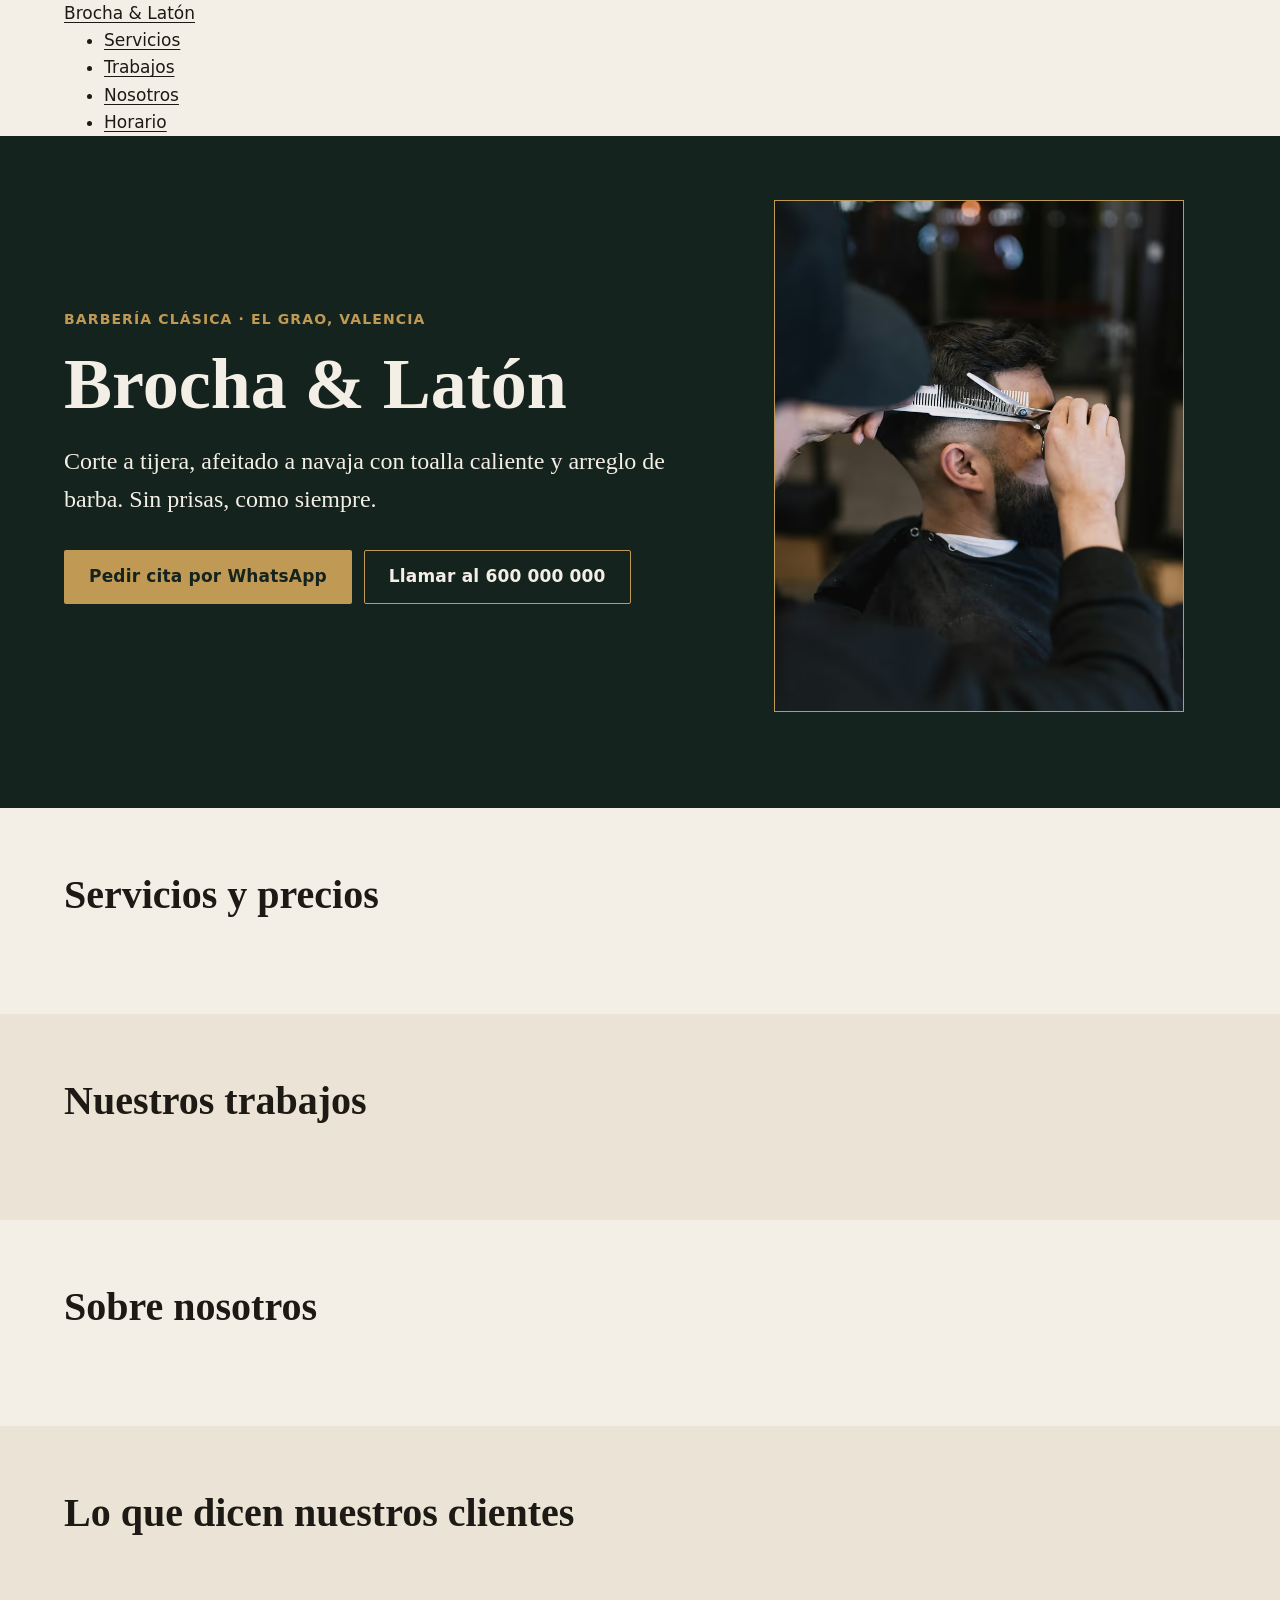
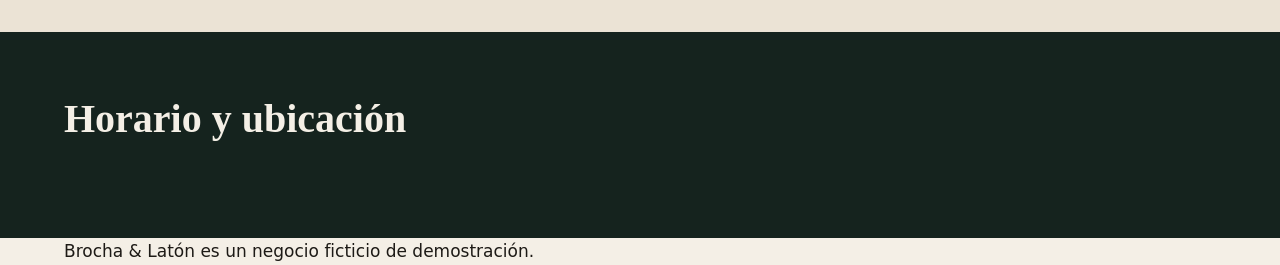
==== index.html @ e9b1acbc "feat: imágenes de Unsplash optimizadas y foto real en el hero - 8 fotos (hero, 6 de galería, local) " ====
<!DOCTYPE html>
<html lang="es">
  <head>
    <meta charset="utf-8">
    <meta name="viewport" content="width=device-width, initial-scale=1">
    <title>Brocha &amp; Latón · Barbería clásica en Valencia</title>
    <link rel="icon" href="data:,">
    <link rel="stylesheet" href="css/tokens.css">
    <link rel="stylesheet" href="css/base.css">
    <link rel="stylesheet" href="css/components.css">
  </head>
  <body>
    <a class="saltar-contenido" href="#contenido">Saltar al contenido</a>

    <header class="cabecera">
      <div class="contenedor">
        <a class="cabecera__marca" href="#inicio">Brocha &amp; Latón</a>
        <nav aria-label="Principal">
          <ul>
            <li><a href="#servicios">Servicios</a></li>
            <li><a href="#galeria">Trabajos</a></li>
            <li><a href="#nosotros">Nosotros</a></li>
            <li><a href="#horario">Horario</a></li>
          </ul>
        </nav>
      </div>
    </header>

    <main id="contenido">
      <section id="inicio" class="hero seccion--oscura" aria-labelledby="titulo-inicio">
        <div class="contenedor hero__rejilla">
          <div class="hero__texto">
            <p class="hero__antetitulo">Barbería clásica · El Grao, Valencia</p>
            <h1 id="titulo-inicio">Brocha &amp; Latón</h1>
            <p class="hero__lema">Corte a tijera, afeitado a navaja con toalla caliente y arreglo de barba. Sin prisas, como siempre.</p>
            <div class="hero__acciones">
              <a class="boton boton--principal" href="https://wa.me/34600000000?text=Hola%2C%20quiero%20pedir%20cita%20en%20Brocha%20%26%20Lat%C3%B3n.">Pedir cita por WhatsApp</a>
              <a class="boton boton--secundario" href="tel:+34600000000">Llamar&nbsp;al&nbsp;600&nbsp;000&nbsp;000</a>
            </div>
          </div>
          <picture class="hero__imagen">
            <source type="image/avif" srcset="assets/img/hero-480.avif 480w, assets/img/hero-800.avif 800w, assets/img/hero-1200.avif 1200w" sizes="(min-width: 48rem) 40vw, 100vw">
            <source type="image/webp" srcset="assets/img/hero-480.webp 480w, assets/img/hero-800.webp 800w, assets/img/hero-1200.webp 1200w" sizes="(min-width: 48rem) 40vw, 100vw">
            <img src="assets/img/hero-800.jpg" srcset="assets/img/hero-480.jpg 480w, assets/img/hero-800.jpg 800w, assets/img/hero-1200.jpg 1200w" sizes="(min-width: 48rem) 40vw, 100vw" width="800" height="1000" alt="Barbero recortando el pelo de un cliente con peine y tijera" fetchpriority="high" decoding="async">
          </picture>
        </div>
      </section>

      <section id="servicios" class="seccion" aria-labelledby="titulo-servicios">
        <div class="contenedor">
          <h2 id="titulo-servicios" class="seccion__titulo">Servicios y precios</h2>
        </div>
      </section>

      <section id="galeria" class="seccion seccion--alterna" aria-labelledby="titulo-galeria">
        <div class="contenedor">
          <h2 id="titulo-galeria" class="seccion__titulo">Nuestros trabajos</h2>
        </div>
      </section>

      <section id="nosotros" class="seccion" aria-labelledby="titulo-nosotros">
        <div class="contenedor">
          <h2 id="titulo-nosotros" class="seccion__titulo">Sobre nosotros</h2>
        </div>
      </section>

      <section id="resenas" class="seccion seccion--alterna" aria-labelledby="titulo-resenas">
        <div class="contenedor">
          <h2 id="titulo-resenas" class="seccion__titulo">Lo que dicen nuestros clientes</h2>
        </div>
      </section>

      <section id="horario" class="seccion seccion--oscura" aria-labelledby="titulo-horario">
        <div class="contenedor">
          <h2 id="titulo-horario" class="seccion__titulo">Horario y ubicación</h2>
        </div>
      </section>
    </main>

    <footer class="pie">
      <div class="contenedor">
        <p>Brocha &amp; Latón es un negocio ficticio de demostración.</p>
      </div>
    </footer>
  </body>
</html>
---- css/tokens.css ----
/*
 * Marca del cliente. Para adaptar la plantilla a otro negocio,
 * se cambia este archivo y nada más en los estilos.
 * Contrastes comprobados (WCAG AA) en los comentarios de cada par.
 */
:root {
  /* Color: superficies */
  --color-fondo: #f4efe6;          /* papel crema */
  --color-fondo-alterno: #ebe3d5;  /* crema más oscuro para alternar secciones */
  --color-oscuro: #15231e;         /* verde botella */
  --color-oscuro-alto: #1e3029;    /* verde botella elevado */

  /* Color: texto */
  --color-texto: #1d1a16;          /* sobre --color-fondo: 15,1:1 */
  --color-texto-suave: #4a443b;    /* sobre --color-fondo: 8,4:1 · sobre --color-fondo-alterno: 7,6:1 */
  --color-texto-claro: #f4efe6;    /* sobre --color-oscuro: 14,2:1 */

  /* Color: acento latón */
  --color-acento: #c09a55;         /* sobre --color-oscuro: 6,2:1 (texto, bordes y foco en zonas oscuras) */
  --color-acento-oscuro: #7a5a22;  /* sobre --color-fondo: 5,5:1 · sobre --color-fondo-alterno: 5,0:1 */
  --color-borde: #cfc3ae;

  /* Foco: ≥ 3:1 sobre su fondo (WCAG 1.4.11). En zonas oscuras se cambia a --color-acento */
  --color-foco: var(--color-acento-oscuro);

  /* Tipografía (fuentes del sistema: 0 descargas) */
  --fuente-titulos: "Iowan Old Style", "Palatino Linotype", Palatino, "Book Antiqua", Georgia, serif;
  --fuente-texto: system-ui, -apple-system, "Segoe UI", Roboto, "Helvetica Neue", Arial, sans-serif;
  --texto-base: 1.0625rem;
  --texto-pequeno: 0.875rem;
  --texto-h3: clamp(1.25rem, 1.1rem + 0.6vw, 1.5rem);
  --texto-h2: clamp(1.75rem, 1.4rem + 1.6vw, 2.5rem);
  --texto-h1: clamp(2.5rem, 1.8rem + 3.5vw, 4.5rem);
  --interlineado: 1.6;
  --interlineado-titulos: 1.15;

  /* Espaciado (escala de 0,25 rem) */
  --espacio-1: 0.25rem;
  --espacio-2: 0.5rem;
  --espacio-3: 0.75rem;
  --espacio-4: 1rem;
  --espacio-6: 1.5rem;
  --espacio-8: 2rem;
  --espacio-12: 3rem;
  --espacio-16: 4rem;
  --espacio-24: 6rem;

  /* Forma */
  --radio: 2px;
  --borde-fino: 1px;
  --ancho-max: 72rem;
  --ancho-texto: 38rem;
}
---- css/base.css ----
/* Reset mínimo */
*,
*::before,
*::after {
  box-sizing: border-box;
}

* {
  margin: 0;
}

html {
  scroll-behavior: smooth;
  -webkit-text-size-adjust: 100%;
}

@media (prefers-reduced-motion: reduce) {
  html {
    scroll-behavior: auto;
  }
}

body {
  min-height: 100vh;
  background: var(--color-fondo);
  color: var(--color-texto);
  font-family: var(--fuente-texto);
  font-size: var(--texto-base);
  line-height: var(--interlineado);
}

img,
picture,
svg {
  display: block;
  max-width: 100%;
  height: auto;
}

/* Tipografía */
h1,
h2,
h3 {
  font-family: var(--fuente-titulos);
  font-weight: 600;
  line-height: var(--interlineado-titulos);
  text-wrap: balance;
}

h1 {
  font-size: var(--texto-h1);
}

h2 {
  font-size: var(--texto-h2);
}

h3 {
  font-size: var(--texto-h3);
}

p {
  max-width: var(--ancho-texto);
  text-wrap: pretty;
}

a {
  color: inherit;
  text-underline-offset: 0.2em;
}

/* Foco visible y consistente */
:focus-visible {
  outline: 3px solid var(--color-foco);
  outline-offset: 3px;
}

/* Utilidades */
.contenedor {
  width: min(100% - 2 * var(--espacio-4), var(--ancho-max));
  margin-inline: auto;
}

.seccion {
  padding-block: var(--espacio-16);
}

.seccion--alterna {
  background: var(--color-fondo-alterno);
}

.seccion--oscura {
  --color-foco: var(--color-acento);
  background: var(--color-oscuro);
  color: var(--color-texto-claro);
}

.seccion__titulo {
  margin-bottom: var(--espacio-8);
}

.saltar-contenido {
  position: absolute;
  top: var(--espacio-2);
  left: var(--espacio-2);
  z-index: 10;
  padding: var(--espacio-2) var(--espacio-4);
  background: var(--color-oscuro);
  color: var(--color-texto-claro);
  transform: translateY(-200%);
}

.saltar-contenido:focus {
  transform: none;
}

.solo-lectores {
  position: absolute;
  width: 1px;
  height: 1px;
  overflow: hidden;
  clip-path: inset(50%);
  white-space: nowrap;
}
---- css/components.css ----
/* Botones */
.boton {
  display: inline-flex;
  align-items: center;
  justify-content: center;
  min-height: 2.75rem; /* área táctil ≥ 44 px */
  padding: var(--espacio-3) var(--espacio-6);
  border: var(--borde-fino) solid transparent;
  border-radius: var(--radio);
  font-weight: 600;
  text-decoration: none;
  letter-spacing: 0.01em;
}

.boton--principal {
  background: var(--color-acento);
  color: var(--color-oscuro);
}

.boton--principal:hover {
  background: var(--color-texto-claro);
}

.boton--secundario {
  border-color: var(--color-acento);
  color: var(--color-texto-claro);
}

.boton--secundario:hover {
  background: var(--color-oscuro-alto);
}

/* Hero */
.hero {
  padding-block: var(--espacio-12) var(--espacio-16);
}

.hero__rejilla {
  display: grid;
  gap: var(--espacio-8);
  align-items: center;
}

.hero__antetitulo {
  margin-bottom: var(--espacio-3);
  color: var(--color-acento);
  font-size: var(--texto-pequeno);
  font-weight: 600;
  letter-spacing: 0.08em;
  text-transform: uppercase;
}

.hero__lema {
  margin-top: var(--espacio-4);
  font-size: var(--texto-h3);
  font-family: var(--fuente-titulos);
}

.hero__acciones {
  display: flex;
  flex-wrap: wrap;
  gap: var(--espacio-3);
  margin-top: var(--espacio-8);
}

.hero__imagen {
  aspect-ratio: 4 / 5;
  max-height: 32rem;
  overflow: hidden;
  background: var(--color-oscuro-alto); /* se ve mientras carga la imagen */
  border: var(--borde-fino) solid var(--color-acento);
}

.hero__imagen img {
  width: 100%;
  height: 100%;
  object-fit: cover;
}

@media (min-width: 48rem) {
  .hero {
    padding-block: var(--espacio-16) var(--espacio-24);
  }

  .hero__rejilla {
    grid-template-columns: 3fr 2fr;
    gap: var(--espacio-12);
  }
}

@media (max-width: 47.99rem) {
  /* En móvil, los botones primero: la imagen va debajo y más baja */
  .hero__imagen {
    aspect-ratio: 16 / 9;
  }
}
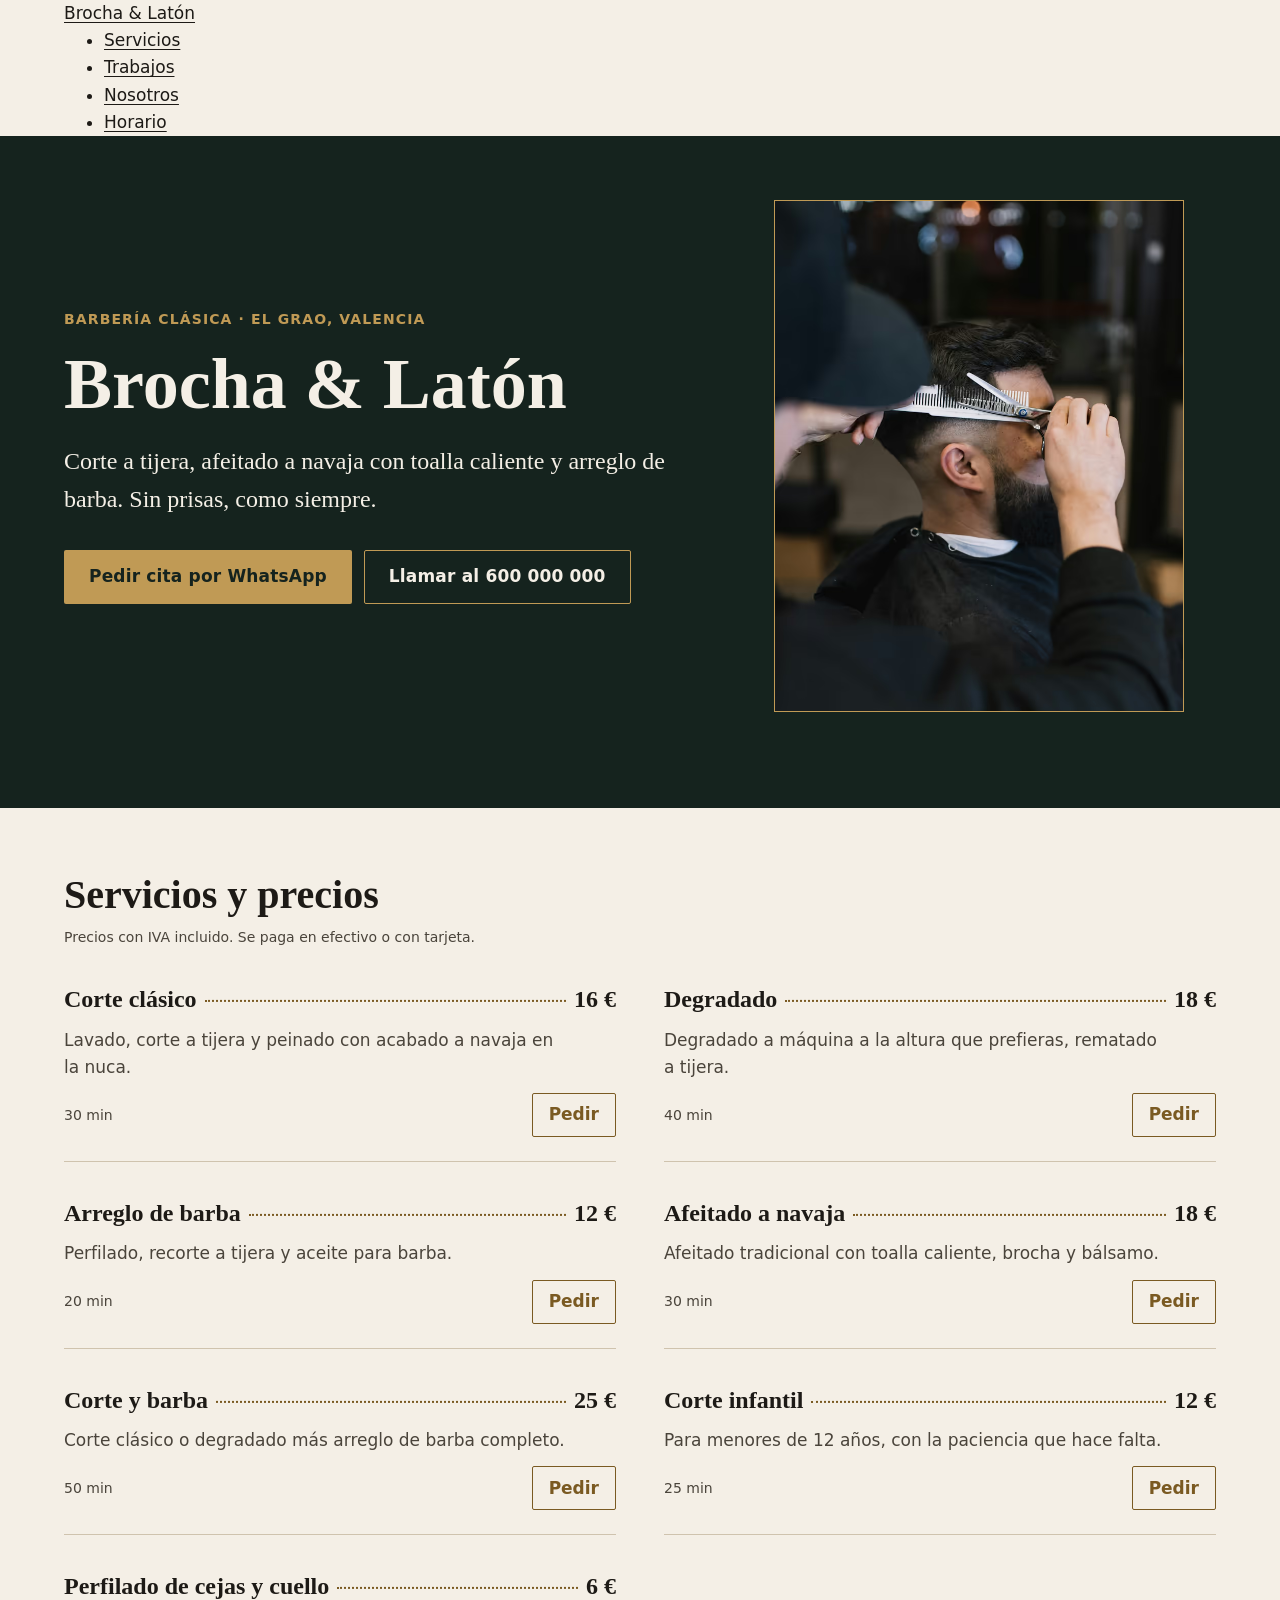
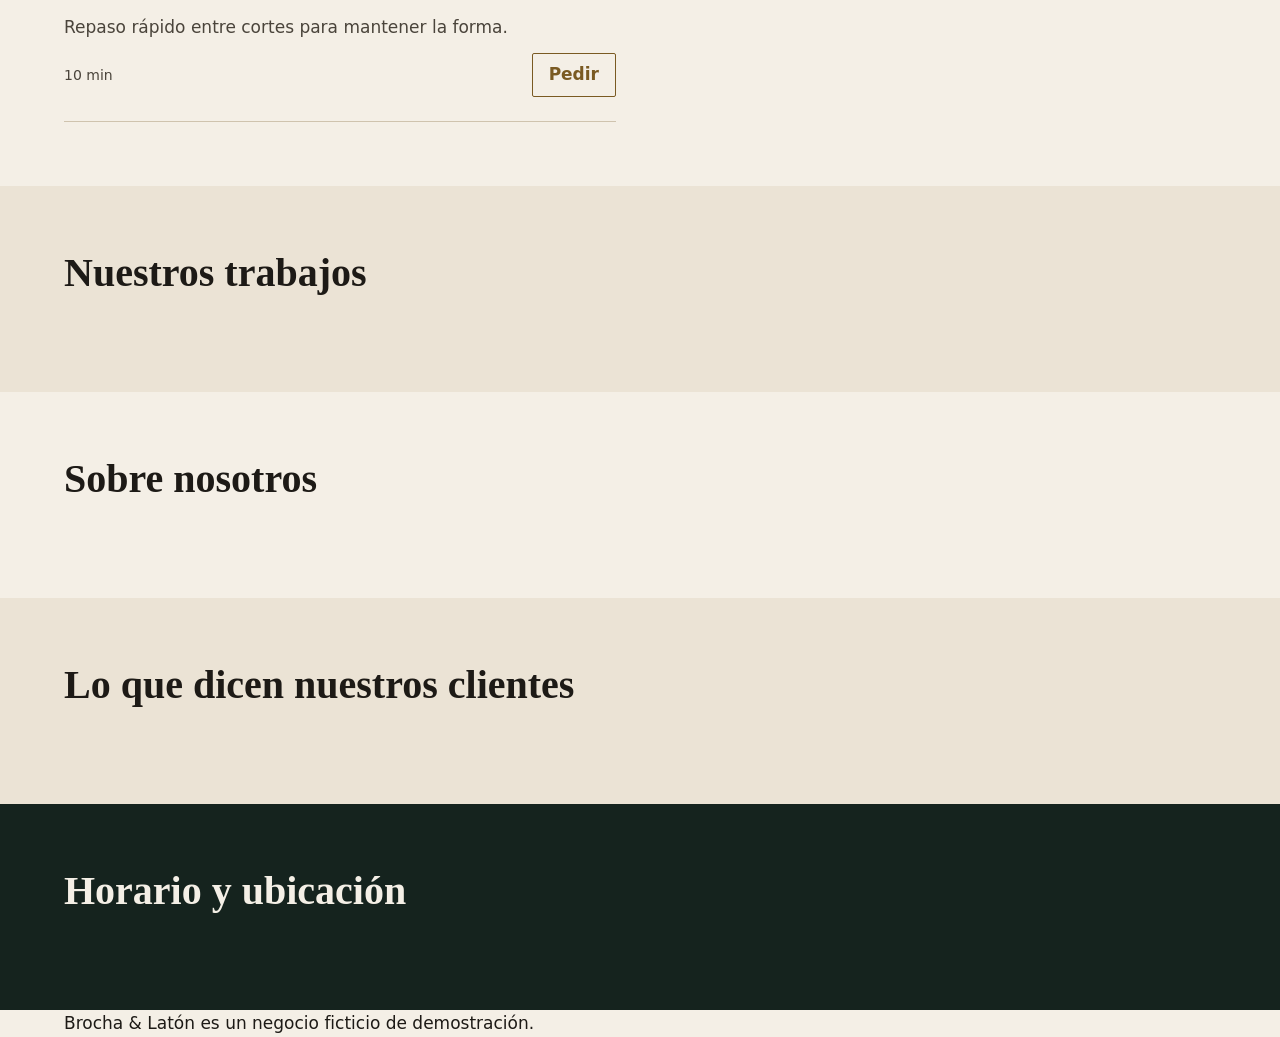
==== commit b28c7b03: "feat: carta de servicios con precios, duración y botón de pedir cita - 7 servicios como lista semánt" ====
--- a/index.html
+++ b/index.html
@@ -49,6 +49,93 @@
       <section id="servicios" class="seccion" aria-labelledby="titulo-servicios">
         <div class="contenedor">
           <h2 id="titulo-servicios" class="seccion__titulo">Servicios y precios</h2>
+          <p class="carta__nota">Precios con IVA incluido. Se paga en efectivo o con tarjeta.</p>
+          <ul class="carta">
+            <li class="carta__item">
+              <div class="carta__linea">
+                <h3 class="carta__nombre">Corte clásico</h3>
+                <span class="carta__puntos" aria-hidden="true"></span>
+                <data class="carta__precio" value="16">16&nbsp;€</data>
+              </div>
+              <p class="carta__descripcion">Lavado, corte a tijera y peinado con acabado a navaja en la nuca.</p>
+              <div class="carta__pie">
+                <span class="carta__duracion">30&nbsp;min</span>
+                <a class="carta__pedir" href="https://wa.me/34600000000?text=Hola%2C%20quiero%20pedir%20cita%20en%20Brocha%20%26%20Lat%C3%B3n." data-servicio="Corte clásico">Pedir<span class="solo-lectores"> cita para Corte clásico</span></a>
+              </div>
+            </li>
+            <li class="carta__item">
+              <div class="carta__linea">
+                <h3 class="carta__nombre">Degradado</h3>
+                <span class="carta__puntos" aria-hidden="true"></span>
+                <data class="carta__precio" value="18">18&nbsp;€</data>
+              </div>
+              <p class="carta__descripcion">Degradado a máquina a la altura que prefieras, rematado a tijera.</p>
+              <div class="carta__pie">
+                <span class="carta__duracion">40&nbsp;min</span>
+                <a class="carta__pedir" href="https://wa.me/34600000000?text=Hola%2C%20quiero%20pedir%20cita%20en%20Brocha%20%26%20Lat%C3%B3n." data-servicio="Degradado">Pedir<span class="solo-lectores"> cita para Degradado</span></a>
+              </div>
+            </li>
+            <li class="carta__item">
+              <div class="carta__linea">
+                <h3 class="carta__nombre">Arreglo de barba</h3>
+                <span class="carta__puntos" aria-hidden="true"></span>
+                <data class="carta__precio" value="12">12&nbsp;€</data>
+              </div>
+              <p class="carta__descripcion">Perfilado, recorte a tijera y aceite para barba.</p>
+              <div class="carta__pie">
+                <span class="carta__duracion">20&nbsp;min</span>
+                <a class="carta__pedir" href="https://wa.me/34600000000?text=Hola%2C%20quiero%20pedir%20cita%20en%20Brocha%20%26%20Lat%C3%B3n." data-servicio="Arreglo de barba">Pedir<span class="solo-lectores"> cita para Arreglo de barba</span></a>
+              </div>
+            </li>
+            <li class="carta__item">
+              <div class="carta__linea">
+                <h3 class="carta__nombre">Afeitado a navaja</h3>
+                <span class="carta__puntos" aria-hidden="true"></span>
+                <data class="carta__precio" value="18">18&nbsp;€</data>
+              </div>
+              <p class="carta__descripcion">Afeitado tradicional con toalla caliente, brocha y bálsamo.</p>
+              <div class="carta__pie">
+                <span class="carta__duracion">30&nbsp;min</span>
+                <a class="carta__pedir" href="https://wa.me/34600000000?text=Hola%2C%20quiero%20pedir%20cita%20en%20Brocha%20%26%20Lat%C3%B3n." data-servicio="Afeitado a navaja">Pedir<span class="solo-lectores"> cita para Afeitado a navaja</span></a>
+              </div>
+            </li>
+            <li class="carta__item">
+              <div class="carta__linea">
+                <h3 class="carta__nombre">Corte y barba</h3>
+                <span class="carta__puntos" aria-hidden="true"></span>
+                <data class="carta__precio" value="25">25&nbsp;€</data>
+              </div>
+              <p class="carta__descripcion">Corte clásico o degradado más arreglo de barba completo.</p>
+              <div class="carta__pie">
+                <span class="carta__duracion">50&nbsp;min</span>
+                <a class="carta__pedir" href="https://wa.me/34600000000?text=Hola%2C%20quiero%20pedir%20cita%20en%20Brocha%20%26%20Lat%C3%B3n." data-servicio="Corte y barba">Pedir<span class="solo-lectores"> cita para Corte y barba</span></a>
+              </div>
+            </li>
+            <li class="carta__item">
+              <div class="carta__linea">
+                <h3 class="carta__nombre">Corte infantil</h3>
+                <span class="carta__puntos" aria-hidden="true"></span>
+                <data class="carta__precio" value="12">12&nbsp;€</data>
+              </div>
+              <p class="carta__descripcion">Para menores de 12 años, con la paciencia que hace falta.</p>
+              <div class="carta__pie">
+                <span class="carta__duracion">25&nbsp;min</span>
+                <a class="carta__pedir" href="https://wa.me/34600000000?text=Hola%2C%20quiero%20pedir%20cita%20en%20Brocha%20%26%20Lat%C3%B3n." data-servicio="Corte infantil">Pedir<span class="solo-lectores"> cita para Corte infantil</span></a>
+              </div>
+            </li>
+            <li class="carta__item">
+              <div class="carta__linea">
+                <h3 class="carta__nombre">Perfilado de cejas y cuello</h3>
+                <span class="carta__puntos" aria-hidden="true"></span>
+                <data class="carta__precio" value="6">6&nbsp;€</data>
+              </div>
+              <p class="carta__descripcion">Repaso rápido entre cortes para mantener la forma.</p>
+              <div class="carta__pie">
+                <span class="carta__duracion">10&nbsp;min</span>
+                <a class="carta__pedir" href="https://wa.me/34600000000?text=Hola%2C%20quiero%20pedir%20cita%20en%20Brocha%20%26%20Lat%C3%B3n." data-servicio="Perfilado de cejas y cuello">Pedir<span class="solo-lectores"> cita para Perfilado de cejas y cuello</span></a>
+              </div>
+            </li>
+          </ul>
         </div>
       </section>
 
--- a/css/components.css
+++ b/css/components.css
@@ -94,3 +94,90 @@
     aspect-ratio: 16 / 9;
   }
 }
+
+/* Carta de servicios: lista con puntos guía hasta el precio, como una carta de barbería */
+.carta__nota {
+  margin-top: calc(-1 * var(--espacio-6));
+  margin-bottom: var(--espacio-8);
+  color: var(--color-texto-suave);
+  font-size: var(--texto-pequeno);
+}
+
+.carta {
+  display: grid;
+  gap: var(--espacio-8) var(--espacio-12);
+  padding: 0;
+  list-style: none;
+}
+
+.carta__item {
+  padding-bottom: var(--espacio-6);
+  border-bottom: var(--borde-fino) solid var(--color-borde);
+}
+
+.carta__linea {
+  display: flex;
+  align-items: baseline; /* respaldo para navegadores sin "last baseline" */
+  align-items: last baseline; /* nombres en 2 líneas: puntos y precio en la última */
+  gap: var(--espacio-2);
+}
+
+.carta__nombre {
+  font-size: var(--texto-h3);
+  text-wrap: pretty; /* "balance" deja huecos que cortan los puntos guía */
+}
+
+.carta__puntos {
+  flex: 1;
+  min-width: var(--espacio-4);
+  border-bottom: 2px dotted var(--color-acento-oscuro);
+  transform: translateY(-0.3em);
+}
+
+.carta__precio {
+  font-family: var(--fuente-titulos);
+  font-size: var(--texto-h3);
+  font-weight: 600;
+  white-space: nowrap;
+}
+
+.carta__descripcion {
+  margin-top: var(--espacio-2);
+  color: var(--color-texto-suave);
+}
+
+.carta__pie {
+  display: flex;
+  align-items: center;
+  justify-content: space-between;
+  gap: var(--espacio-4);
+  margin-top: var(--espacio-3);
+}
+
+.carta__duracion {
+  color: var(--color-texto-suave);
+  font-size: var(--texto-pequeno);
+}
+
+.carta__pedir {
+  display: inline-flex;
+  align-items: center;
+  min-height: 2.75rem;
+  padding-inline: var(--espacio-4);
+  border: var(--borde-fino) solid var(--color-acento-oscuro);
+  border-radius: var(--radio);
+  color: var(--color-acento-oscuro);
+  font-weight: 600;
+  text-decoration: none;
+}
+
+.carta__pedir:hover {
+  background: var(--color-acento-oscuro);
+  color: var(--color-fondo);
+}
+
+@media (min-width: 48rem) {
+  .carta {
+    grid-template-columns: repeat(2, 1fr);
+  }
+}
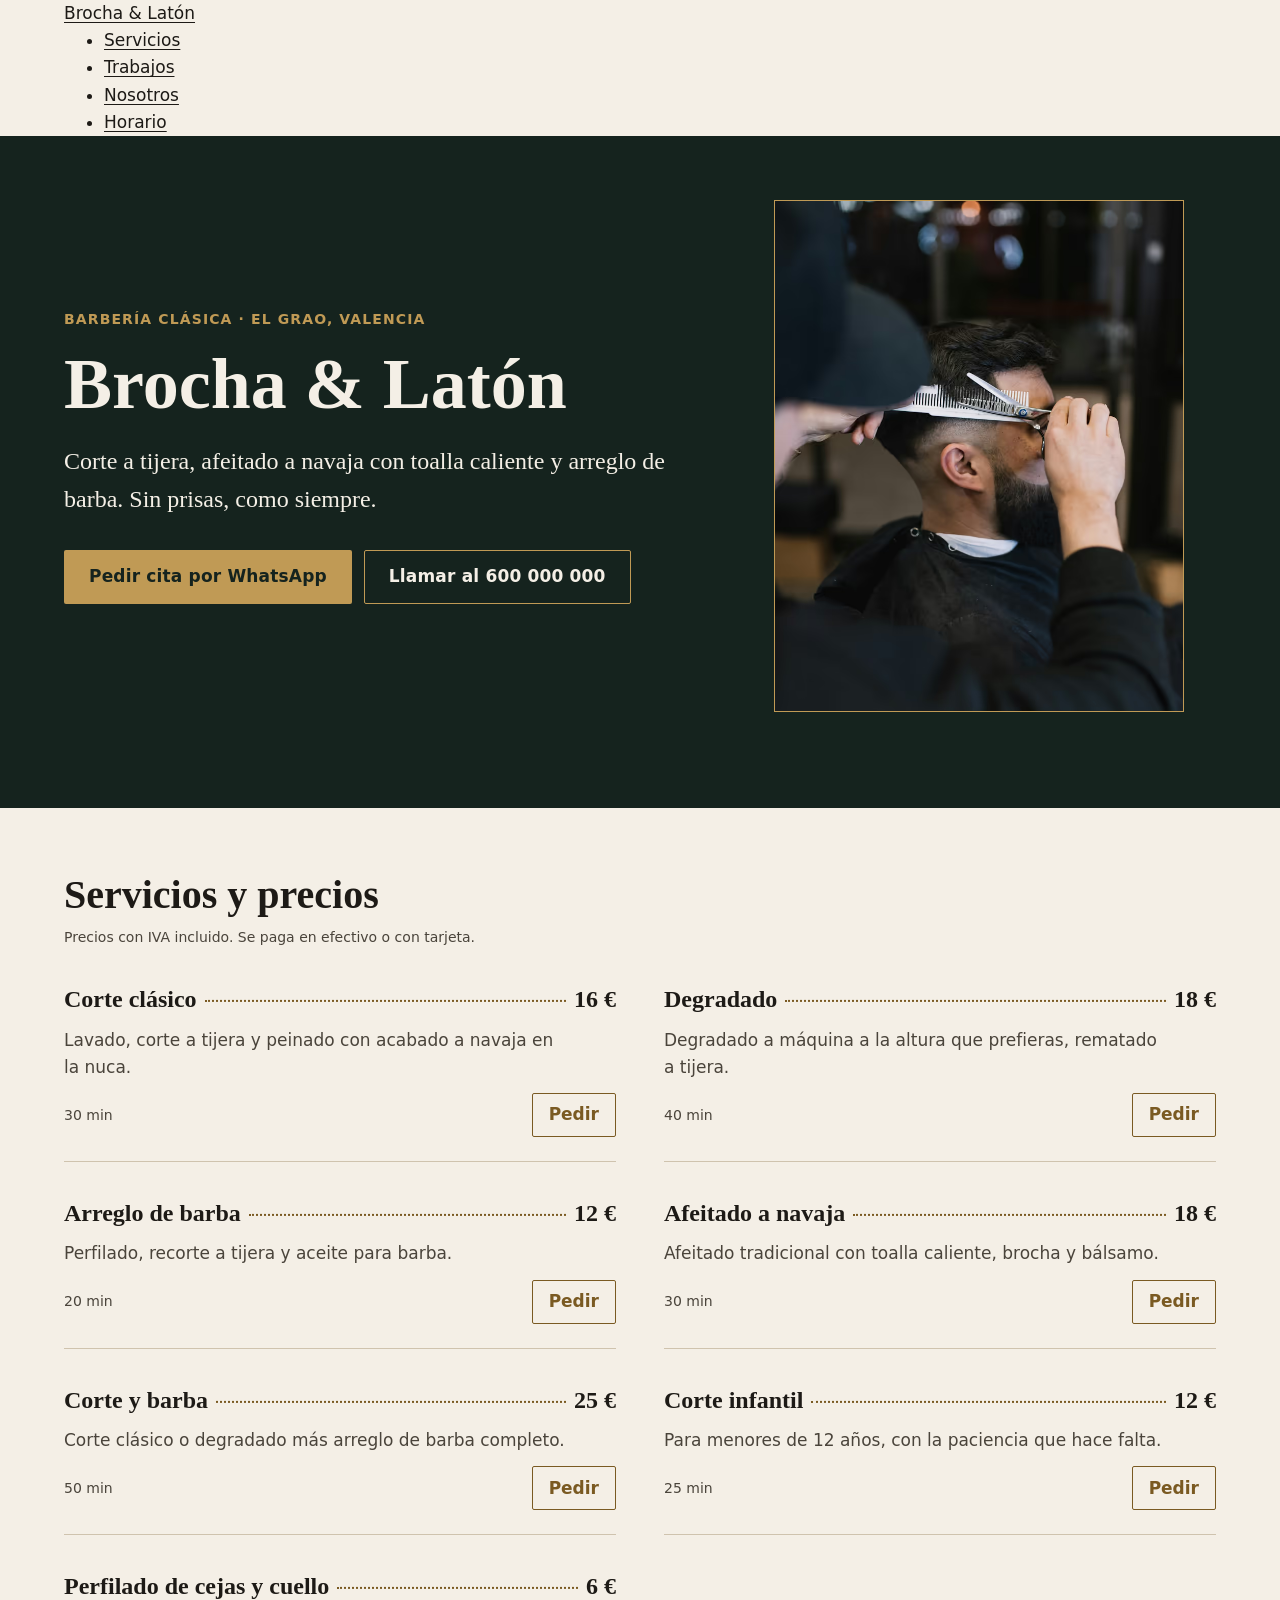
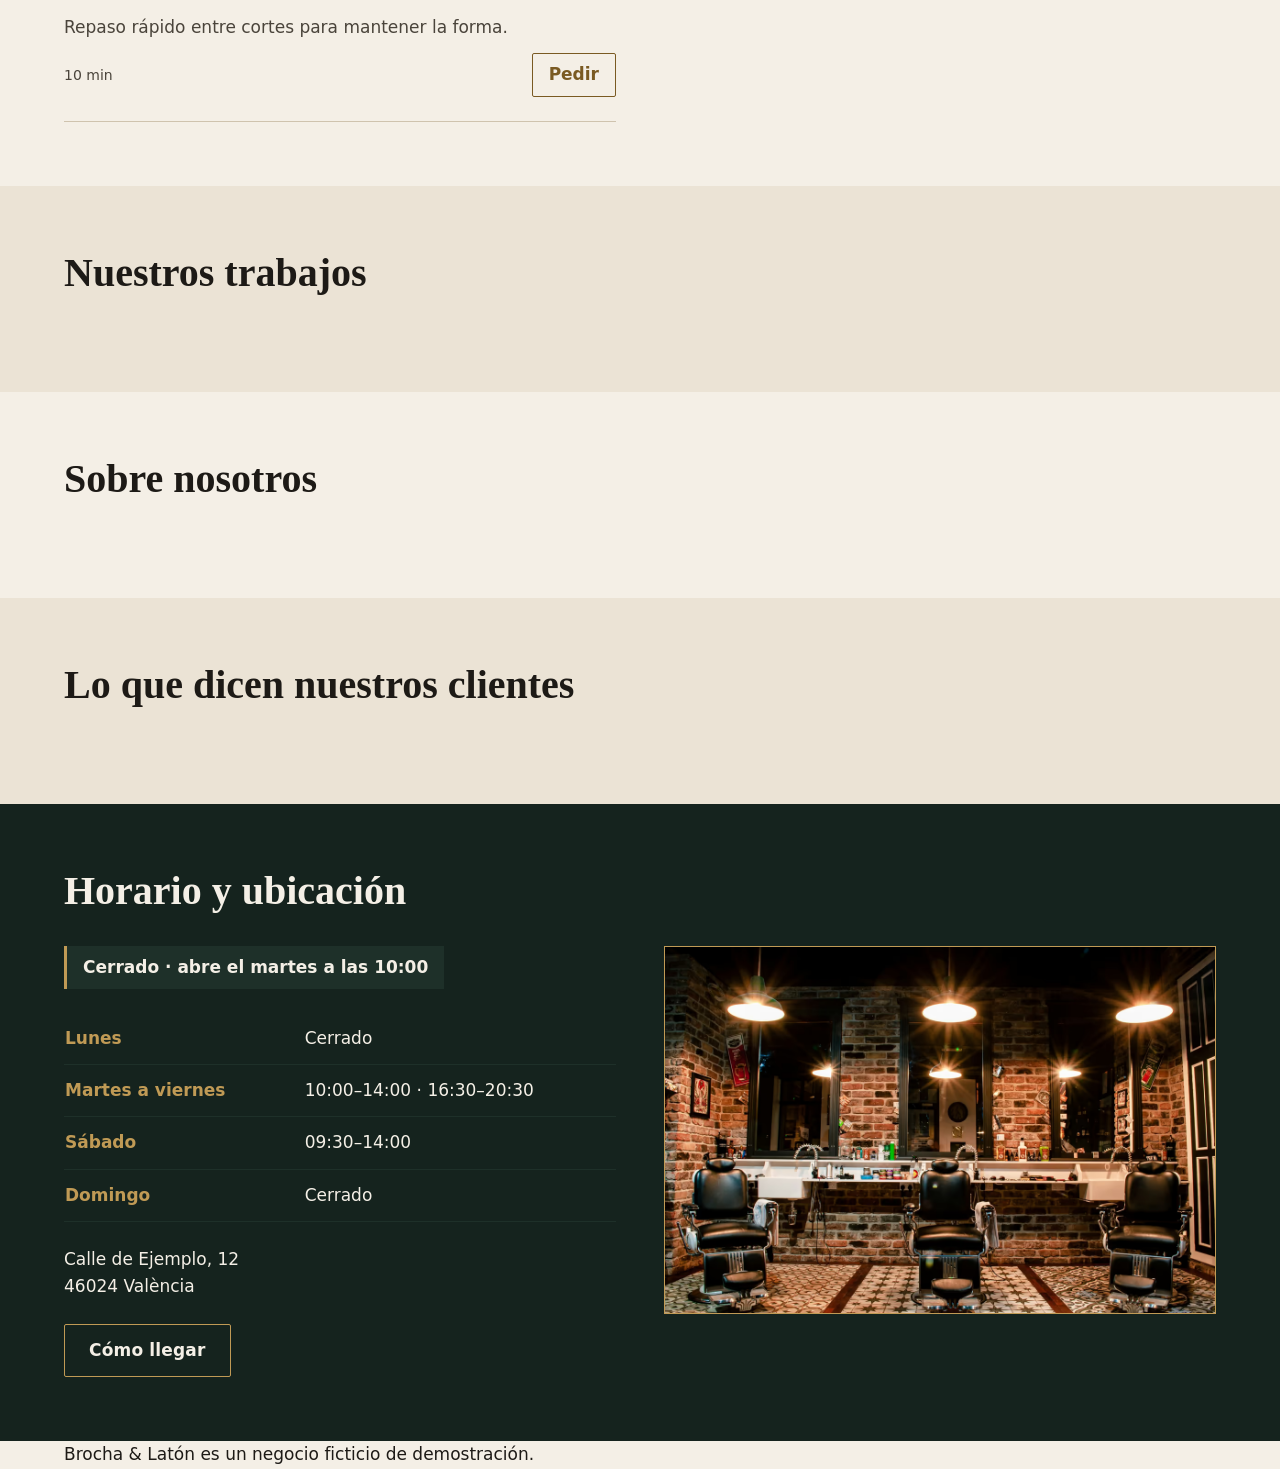
==== commit d1e1c16c: "feat: horario y ubicación con indicador "abierto ahora" - estadoHorario() y textoEstado() en js/lib/" ====
--- a/index.html
+++ b/index.html
@@ -8,6 +8,7 @@
     <link rel="stylesheet" href="css/tokens.css">
     <link rel="stylesheet" href="css/base.css">
     <link rel="stylesheet" href="css/components.css">
+    <script type="module" src="js/main.js"></script>
   </head>
   <body>
     <a class="saltar-contenido" href="#contenido">Saltar al contenido</a>
@@ -160,6 +161,30 @@
       <section id="horario" class="seccion seccion--oscura" aria-labelledby="titulo-horario">
         <div class="contenedor">
           <h2 id="titulo-horario" class="seccion__titulo">Horario y ubicación</h2>
+          <div class="ubicacion">
+            <div class="ubicacion__datos">
+              <p class="ubicacion__estado" data-estado-horario role="status" hidden></p>
+              <table class="horario">
+                <caption class="solo-lectores">Horario de apertura</caption>
+                <tbody>
+                  <tr><th scope="row">Lunes</th><td>Cerrado</td></tr>
+                  <tr><th scope="row">Martes a viernes</th><td>10:00–14:00 · 16:30–20:30</td></tr>
+                  <tr><th scope="row">Sábado</th><td>09:30–14:00</td></tr>
+                  <tr><th scope="row">Domingo</th><td>Cerrado</td></tr>
+                </tbody>
+              </table>
+              <address class="ubicacion__direccion">
+                Calle de Ejemplo, 12<br>
+                46024 València
+              </address>
+              <a class="boton boton--secundario" href="https://www.google.com/maps/search/?api=1&amp;query=Calle%20de%20Ejemplo%2012%2C%2046024%20Val%C3%A8ncia">Cómo llegar</a>
+            </div>
+            <picture class="ubicacion__imagen">
+              <source type="image/avif" srcset="assets/img/local-600.avif 600w, assets/img/local-1200.avif 1200w" sizes="(min-width: 48rem) 50vw, 100vw">
+              <source type="image/webp" srcset="assets/img/local-600.webp 600w, assets/img/local-1200.webp 1200w" sizes="(min-width: 48rem) 50vw, 100vw">
+              <img src="assets/img/local-600.jpg" srcset="assets/img/local-600.jpg 600w, assets/img/local-1200.jpg 1200w" sizes="(min-width: 48rem) 50vw, 100vw" width="600" height="400" alt="Interior de la barbería: sillón de barbero clásico frente a una pared de ladrillo visto" loading="lazy" decoding="async">
+            </picture>
+          </div>
         </div>
       </section>
     </main>
--- a/css/components.css
+++ b/css/components.css
@@ -181,3 +181,65 @@
     grid-template-columns: repeat(2, 1fr);
   }
 }
+
+/* Horario y ubicación */
+.ubicacion {
+  display: grid;
+  gap: var(--espacio-8);
+  align-items: start;
+}
+
+.ubicacion__datos {
+  display: grid;
+  gap: var(--espacio-6);
+  justify-items: start;
+}
+
+.ubicacion__estado {
+  padding: var(--espacio-2) var(--espacio-4);
+  border-left: 3px solid var(--color-acento);
+  background: var(--color-oscuro-alto);
+  font-weight: 600;
+}
+
+.horario {
+  width: 100%;
+  border-collapse: collapse;
+}
+
+.horario th,
+.horario td {
+  padding-block: var(--espacio-3);
+  border-bottom: var(--borde-fino) solid var(--color-oscuro-alto);
+  text-align: left;
+  vertical-align: top;
+}
+
+.horario th {
+  padding-right: var(--espacio-4);
+  color: var(--color-acento);
+  font-weight: 600;
+}
+
+.ubicacion__direccion {
+  font-style: normal;
+}
+
+.ubicacion__imagen {
+  aspect-ratio: 3 / 2;
+  overflow: hidden;
+  border: var(--borde-fino) solid var(--color-acento);
+}
+
+.ubicacion__imagen img {
+  width: 100%;
+  height: 100%;
+  object-fit: cover;
+}
+
+@media (min-width: 48rem) {
+  .ubicacion {
+    grid-template-columns: 1fr 1fr;
+    gap: var(--espacio-12);
+  }
+}
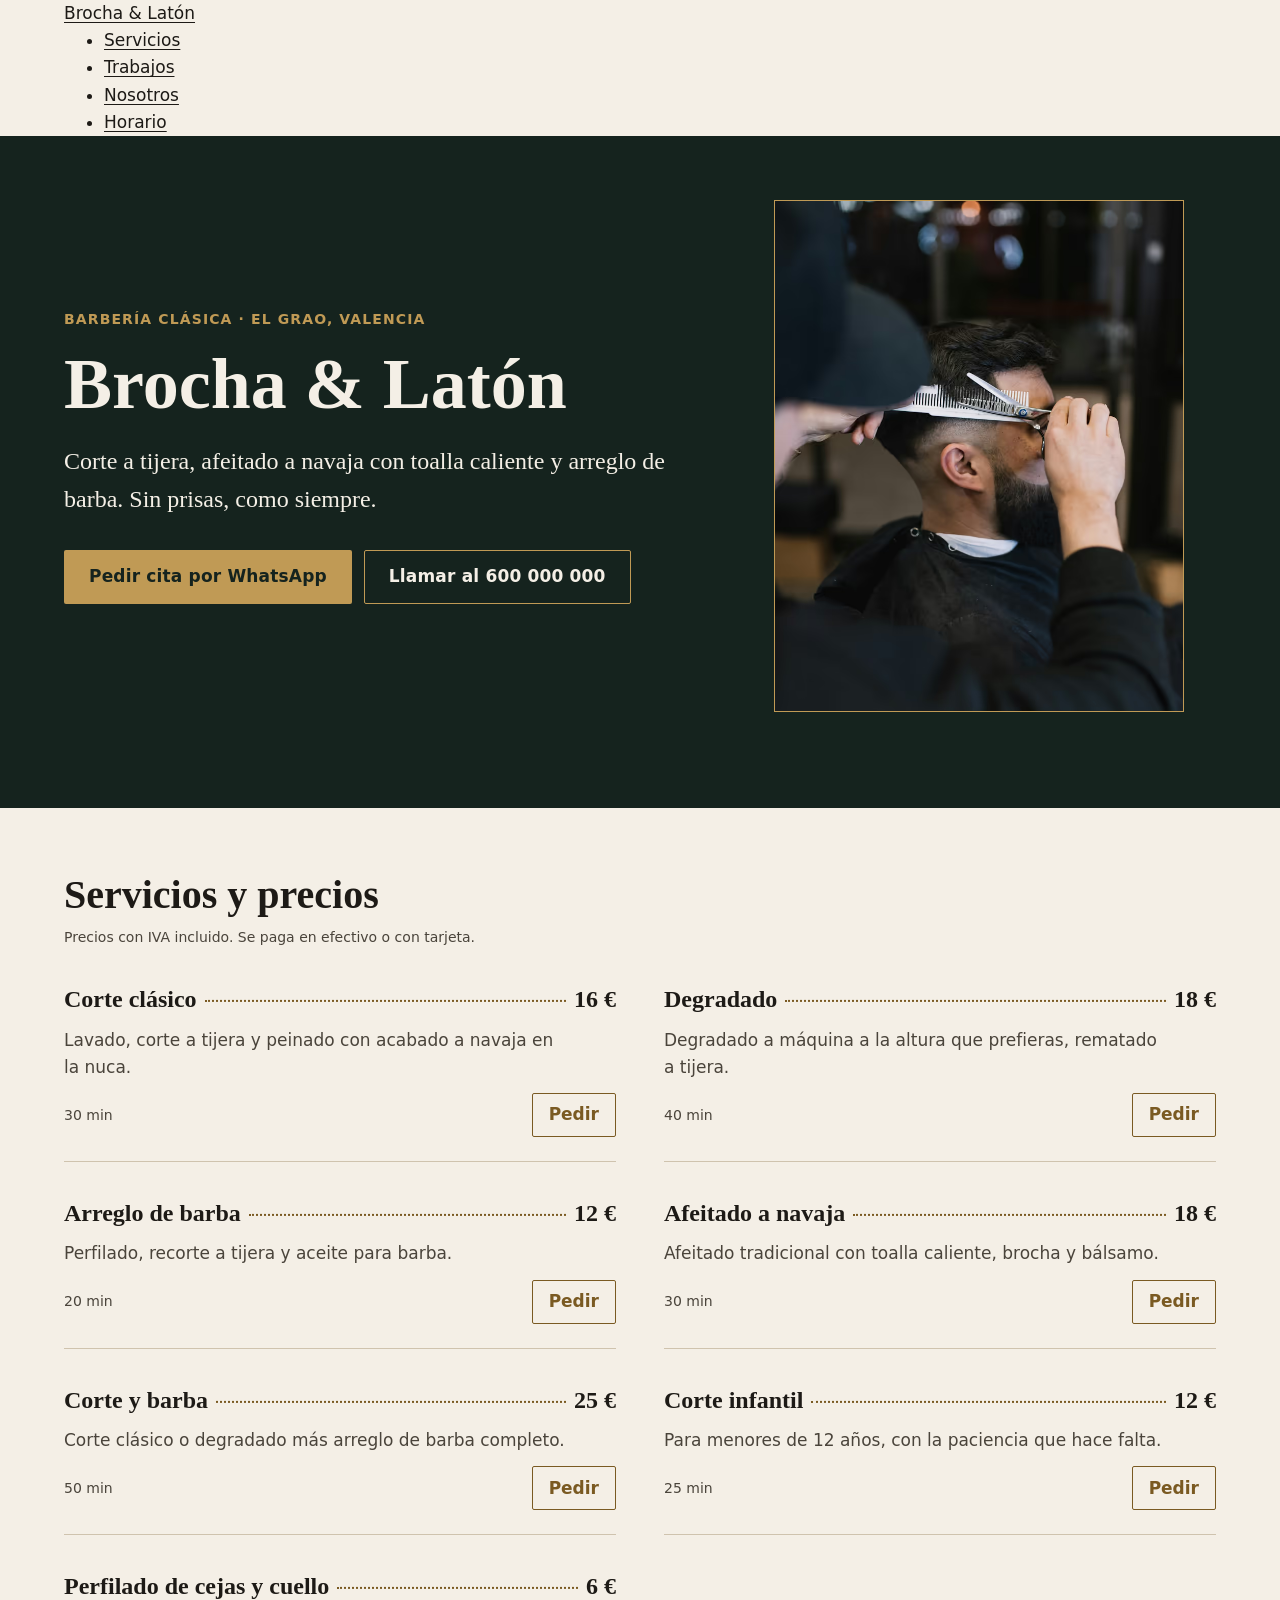
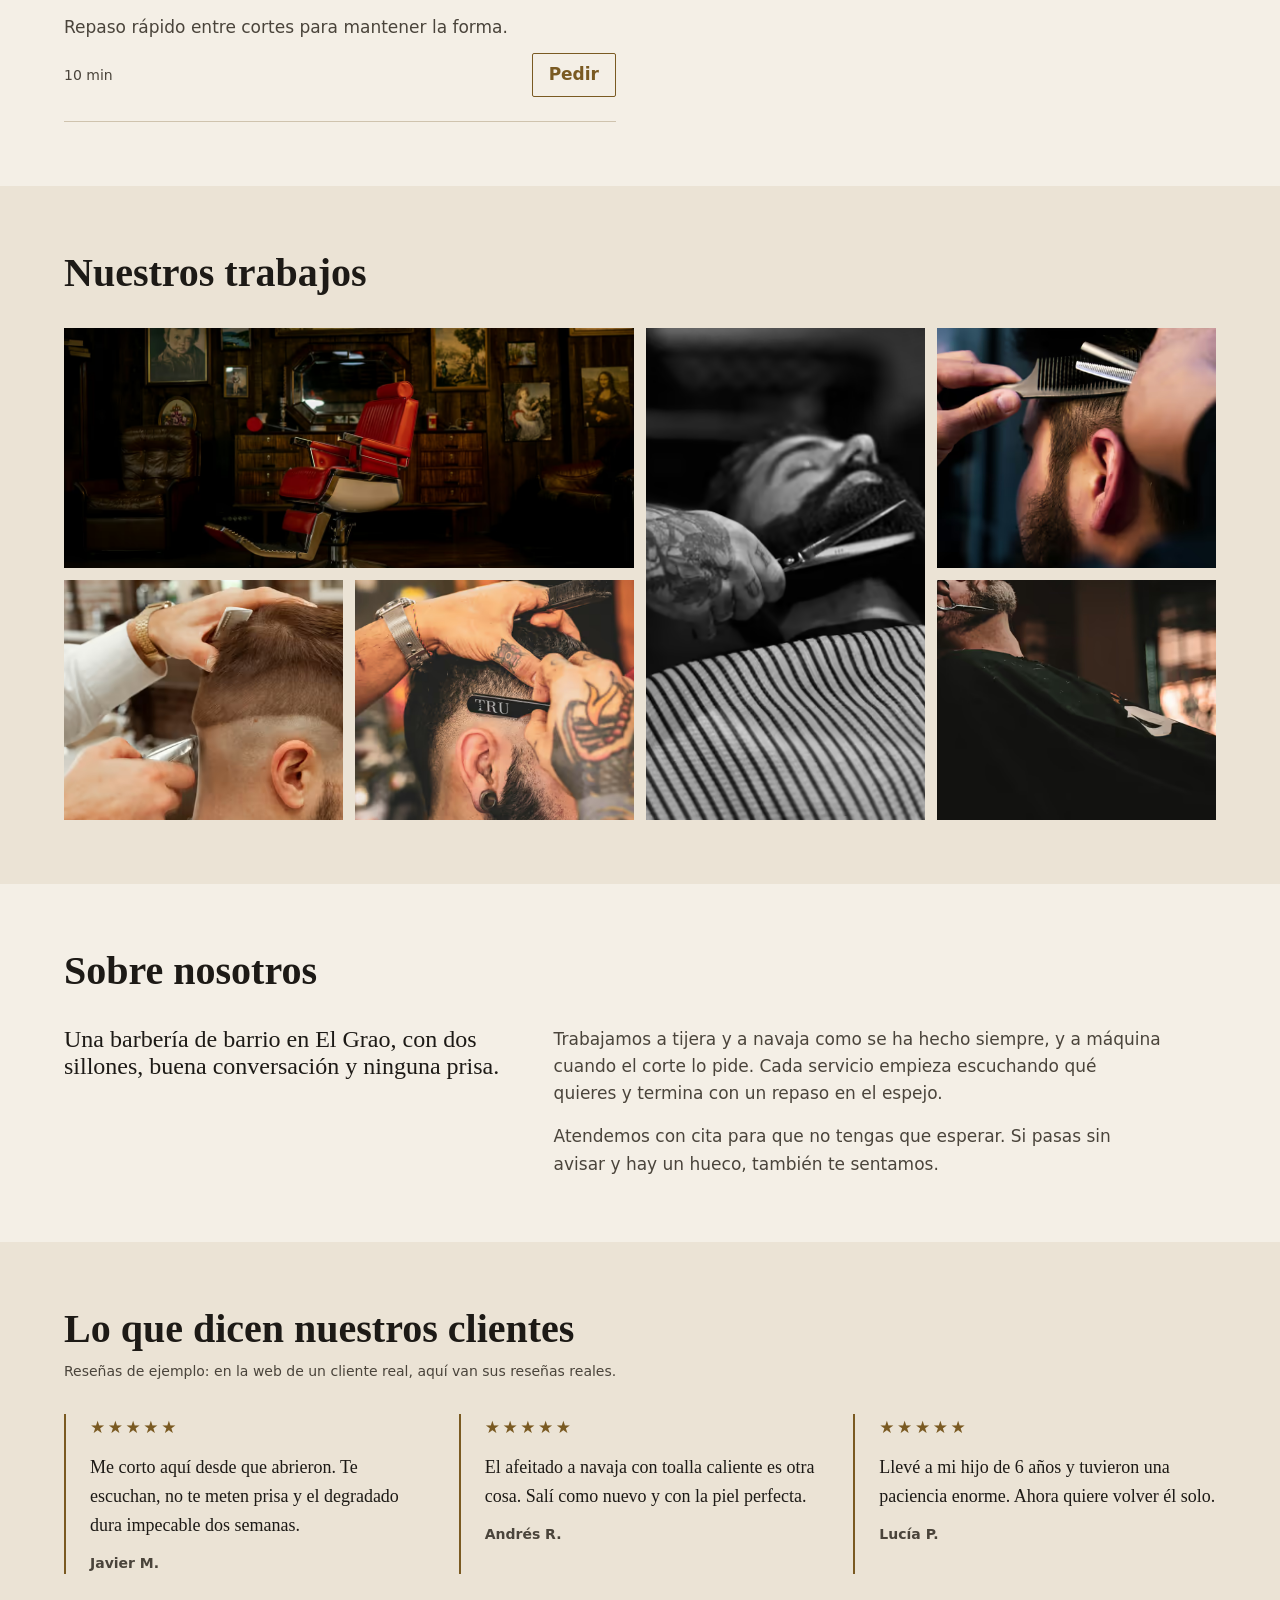
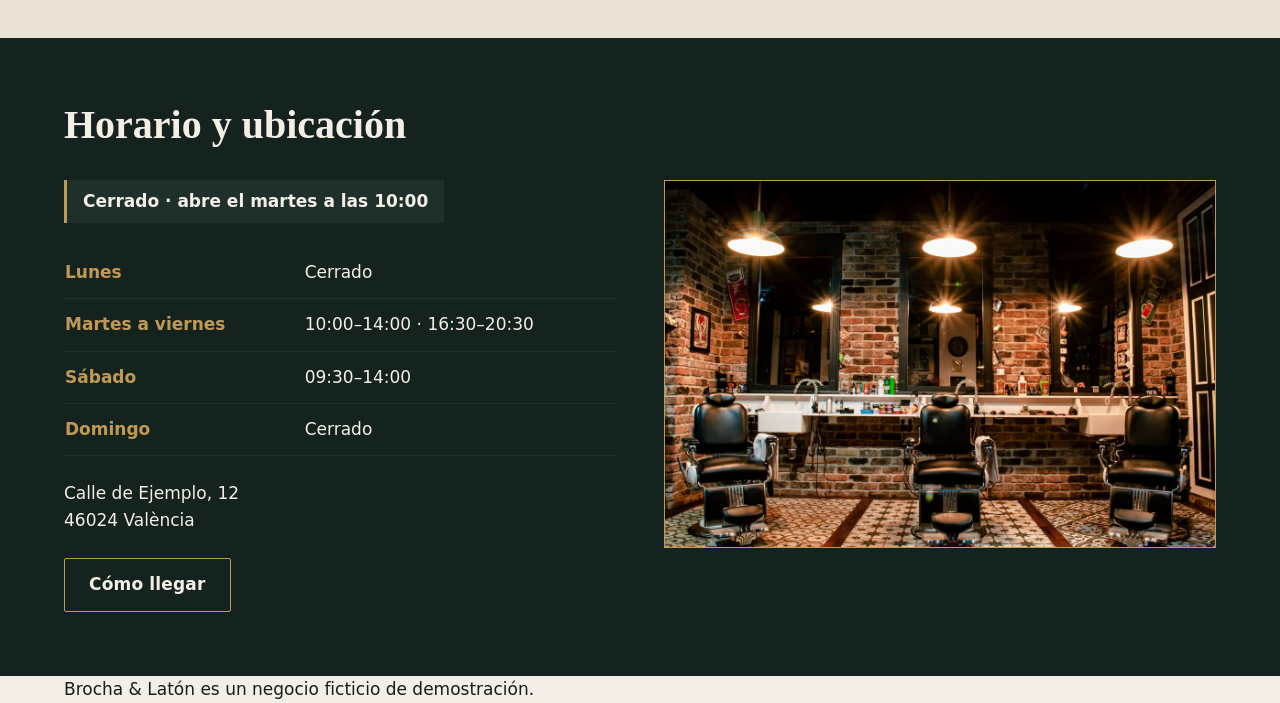
==== commit a33ae2af: "feat: galería, sobre nosotros y reseñas - Galería de 6 fotos con jerarquía (una ancha y una alta) en" ====
--- a/index.html
+++ b/index.html
@@ -143,18 +143,87 @@
       <section id="galeria" class="seccion seccion--alterna" aria-labelledby="titulo-galeria">
         <div class="contenedor">
           <h2 id="titulo-galeria" class="seccion__titulo">Nuestros trabajos</h2>
+          <ul class="galeria">
+              <li class="galeria__item galeria__item--ancha">
+                <picture>
+                  <source type="image/avif" srcset="assets/img/galeria-sillon-600.avif 600w, assets/img/galeria-sillon-1200.avif 1200w" sizes="(min-width: 48rem) 50vw, 100vw">
+                  <source type="image/webp" srcset="assets/img/galeria-sillon-600.webp 600w, assets/img/galeria-sillon-1200.webp 1200w" sizes="(min-width: 48rem) 50vw, 100vw">
+                  <img src="assets/img/galeria-sillon-600.jpg" srcset="assets/img/galeria-sillon-600.jpg 600w, assets/img/galeria-sillon-1200.jpg 1200w" sizes="(min-width: 48rem) 50vw, 100vw" width="600" height="400" alt="Sillón de barbero clásico tapizado en rojo, con espejos y cuadros antiguos al fondo" loading="lazy" decoding="async">
+                </picture>
+              </li>
+              <li class="galeria__item galeria__item--alta">
+                <picture>
+                  <source type="image/avif" srcset="assets/img/galeria-barba-400.avif 400w, assets/img/galeria-barba-800.avif 800w" sizes="(min-width: 48rem) 25vw, 50vw">
+                  <source type="image/webp" srcset="assets/img/galeria-barba-400.webp 400w, assets/img/galeria-barba-800.webp 800w" sizes="(min-width: 48rem) 25vw, 50vw">
+                  <img src="assets/img/galeria-barba-400.jpg" srcset="assets/img/galeria-barba-400.jpg 400w, assets/img/galeria-barba-800.jpg 800w" sizes="(min-width: 48rem) 25vw, 50vw" width="400" height="500" alt="Arreglo de barba con tijera, en blanco y negro" loading="lazy" decoding="async">
+                </picture>
+              </li>
+              <li class="galeria__item ">
+                <picture>
+                  <source type="image/avif" srcset="assets/img/galeria-entresacar-400.avif 400w, assets/img/galeria-entresacar-800.avif 800w" sizes="(min-width: 48rem) 25vw, 50vw">
+                  <source type="image/webp" srcset="assets/img/galeria-entresacar-400.webp 400w, assets/img/galeria-entresacar-800.webp 800w" sizes="(min-width: 48rem) 25vw, 50vw">
+                  <img src="assets/img/galeria-entresacar-400.jpg" srcset="assets/img/galeria-entresacar-400.jpg 400w, assets/img/galeria-entresacar-800.jpg 800w" sizes="(min-width: 48rem) 25vw, 50vw" width="400" height="500" alt="Barbero entresacando el pelo con peine y tijera de entresacar" loading="lazy" decoding="async">
+                </picture>
+              </li>
+              <li class="galeria__item ">
+                <picture>
+                  <source type="image/avif" srcset="assets/img/galeria-degradado-400.avif 400w, assets/img/galeria-degradado-800.avif 800w" sizes="(min-width: 48rem) 25vw, 50vw">
+                  <source type="image/webp" srcset="assets/img/galeria-degradado-400.webp 400w, assets/img/galeria-degradado-800.webp 800w" sizes="(min-width: 48rem) 25vw, 50vw">
+                  <img src="assets/img/galeria-degradado-400.jpg" srcset="assets/img/galeria-degradado-400.jpg 400w, assets/img/galeria-degradado-800.jpg 800w" sizes="(min-width: 48rem) 25vw, 50vw" width="400" height="500" alt="Degradado a máquina en la nuca de un cliente" loading="lazy" decoding="async">
+                </picture>
+              </li>
+              <li class="galeria__item ">
+                <picture>
+                  <source type="image/avif" srcset="assets/img/galeria-navaja-400.avif 400w, assets/img/galeria-navaja-800.avif 800w" sizes="(min-width: 48rem) 25vw, 50vw">
+                  <source type="image/webp" srcset="assets/img/galeria-navaja-400.webp 400w, assets/img/galeria-navaja-800.webp 800w" sizes="(min-width: 48rem) 25vw, 50vw">
+                  <img src="assets/img/galeria-navaja-400.jpg" srcset="assets/img/galeria-navaja-400.jpg 400w, assets/img/galeria-navaja-800.jpg 800w" sizes="(min-width: 48rem) 25vw, 50vw" width="400" height="500" alt="Perfilado de la línea del pelo con navaja" loading="lazy" decoding="async">
+                </picture>
+              </li>
+              <li class="galeria__item ">
+                <picture>
+                  <source type="image/avif" srcset="assets/img/galeria-afeitado-400.avif 400w, assets/img/galeria-afeitado-800.avif 800w" sizes="(min-width: 48rem) 25vw, 50vw">
+                  <source type="image/webp" srcset="assets/img/galeria-afeitado-400.webp 400w, assets/img/galeria-afeitado-800.webp 800w" sizes="(min-width: 48rem) 25vw, 50vw">
+                  <img src="assets/img/galeria-afeitado-400.jpg" srcset="assets/img/galeria-afeitado-400.jpg 400w, assets/img/galeria-afeitado-800.jpg 800w" sizes="(min-width: 48rem) 25vw, 50vw" width="400" height="500" alt="Cliente recostado en el sillón durante un arreglo de barba" loading="lazy" decoding="async">
+                </picture>
+              </li>
+          </ul>
         </div>
       </section>
 
       <section id="nosotros" class="seccion" aria-labelledby="titulo-nosotros">
         <div class="contenedor">
           <h2 id="titulo-nosotros" class="seccion__titulo">Sobre nosotros</h2>
+          <div class="nosotros">
+            <p class="nosotros__entrada">Una barbería de barrio en El Grao, con dos sillones, buena conversación y ninguna prisa.</p>
+            <div class="nosotros__texto">
+              <p>Trabajamos a tijera y a navaja como se ha hecho siempre, y a máquina cuando el corte lo pide. Cada servicio empieza escuchando qué quieres y termina con un repaso en el espejo.</p>
+              <p>Atendemos con cita para que no tengas que esperar. Si pasas sin avisar y hay un hueco, también te sentamos.</p>
+            </div>
+          </div>
         </div>
       </section>
 
       <section id="resenas" class="seccion seccion--alterna" aria-labelledby="titulo-resenas">
         <div class="contenedor">
           <h2 id="titulo-resenas" class="seccion__titulo">Lo que dicen nuestros clientes</h2>
+          <p class="resenas__aviso">Reseñas de ejemplo: en la web de un cliente real, aquí van sus reseñas reales.</p>
+          <ul class="resenas">
+            <li class="resena">
+              <p class="resena__nota"><span aria-hidden="true">★★★★★</span><span class="solo-lectores">5 de 5 estrellas</span></p>
+              <blockquote class="resena__texto"><p>Me corto aquí desde que abrieron. Te escuchan, no te meten prisa y el degradado dura impecable dos semanas.</p></blockquote>
+              <p class="resena__autor">Javier M.</p>
+            </li>
+            <li class="resena">
+              <p class="resena__nota"><span aria-hidden="true">★★★★★</span><span class="solo-lectores">5 de 5 estrellas</span></p>
+              <blockquote class="resena__texto"><p>El afeitado a navaja con toalla caliente es otra cosa. Salí como nuevo y con la piel perfecta.</p></blockquote>
+              <p class="resena__autor">Andrés R.</p>
+            </li>
+            <li class="resena">
+              <p class="resena__nota"><span aria-hidden="true">★★★★★</span><span class="solo-lectores">5 de 5 estrellas</span></p>
+              <blockquote class="resena__texto"><p>Llevé a mi hijo de 6 años y tuvieron una paciencia enorme. Ahora quiere volver él solo.</p></blockquote>
+              <p class="resena__autor">Lucía P.</p>
+            </li>
+          </ul>
         </div>
       </section>
 
--- a/css/tokens.css
+++ b/css/tokens.css
@@ -28,6 +28,7 @@
   --fuente-texto: system-ui, -apple-system, "Segoe UI", Roboto, "Helvetica Neue", Arial, sans-serif;
   --texto-base: 1.0625rem;
   --texto-pequeno: 0.875rem;
+  --texto-destacado: 1.125rem;
   --texto-h3: clamp(1.25rem, 1.1rem + 0.6vw, 1.5rem);
   --texto-h2: clamp(1.75rem, 1.4rem + 1.6vw, 2.5rem);
   --texto-h1: clamp(2.5rem, 1.8rem + 3.5vw, 4.5rem);
@@ -47,6 +48,7 @@
 
   /* Forma */
   --radio: 2px;
+  --area-tactil: 2.75rem; /* 44 px, mínimo táctil recomendado */
   --borde-fino: 1px;
   --ancho-max: 72rem;
   --ancho-texto: 38rem;
--- a/css/components.css
+++ b/css/components.css
@@ -3,7 +3,7 @@
   display: inline-flex;
   align-items: center;
   justify-content: center;
-  min-height: 2.75rem; /* área táctil ≥ 44 px */
+  min-height: var(--area-tactil);
   padding: var(--espacio-3) var(--espacio-6);
   border: var(--borde-fino) solid transparent;
   border-radius: var(--radio);
@@ -162,7 +162,7 @@
 .carta__pedir {
   display: inline-flex;
   align-items: center;
-  min-height: 2.75rem;
+  min-height: var(--area-tactil);
   padding-inline: var(--espacio-4);
   border: var(--borde-fino) solid var(--color-acento-oscuro);
   border-radius: var(--radio);
@@ -243,3 +243,113 @@
     gap: var(--espacio-12);
   }
 }
+
+/* Galería: una foto alta y una ancha marcan la jerarquía; el resto rellena alrededor */
+.galeria {
+  display: grid;
+  grid-template-columns: repeat(2, 1fr);
+  grid-auto-rows: 11rem;
+  grid-auto-flow: dense;
+  gap: var(--espacio-2);
+  padding: 0;
+  list-style: none;
+}
+
+.galeria__item {
+  overflow: hidden;
+  background: var(--color-borde); /* se ve mientras carga */
+}
+
+.galeria__item picture,
+.galeria__item img {
+  width: 100%;
+  height: 100%;
+}
+
+.galeria__item img {
+  object-fit: cover;
+}
+
+.galeria__item--ancha {
+  grid-column: span 2;
+}
+
+.galeria__item--alta {
+  grid-row: span 2;
+}
+
+@media (min-width: 48rem) {
+  .galeria {
+    grid-template-columns: repeat(4, 1fr);
+    grid-auto-rows: 15rem;
+    gap: var(--espacio-3);
+  }
+}
+
+/* Sobre nosotros */
+.nosotros {
+  display: grid;
+  gap: var(--espacio-6);
+}
+
+.nosotros__entrada {
+  font-family: var(--fuente-titulos);
+  font-size: var(--texto-h3);
+  line-height: var(--interlineado-titulos);
+}
+
+.nosotros__texto {
+  display: grid;
+  gap: var(--espacio-4);
+  color: var(--color-texto-suave);
+}
+
+@media (min-width: 48rem) {
+  .nosotros {
+    grid-template-columns: 2fr 3fr;
+    gap: var(--espacio-12);
+  }
+}
+
+/* Reseñas: citas separadas por filetes, no tarjetas */
+.resenas__aviso {
+  margin-top: calc(-1 * var(--espacio-6));
+  margin-bottom: var(--espacio-8);
+  color: var(--color-texto-suave);
+  font-size: var(--texto-pequeno);
+}
+
+.resenas {
+  display: grid;
+  gap: var(--espacio-8);
+  padding: 0;
+  list-style: none;
+}
+
+.resena {
+  padding-left: var(--espacio-6);
+  border-left: 2px solid var(--color-acento-oscuro);
+}
+
+.resena__nota {
+  color: var(--color-acento-oscuro);
+  letter-spacing: 0.15em;
+}
+
+.resena__texto {
+  margin-block: var(--espacio-3);
+  font-family: var(--fuente-titulos);
+  font-size: var(--texto-destacado);
+}
+
+.resena__autor {
+  color: var(--color-texto-suave);
+  font-size: var(--texto-pequeno);
+  font-weight: 600;
+}
+
+@media (min-width: 48rem) {
+  .resenas {
+    grid-template-columns: repeat(3, 1fr);
+  }
+}
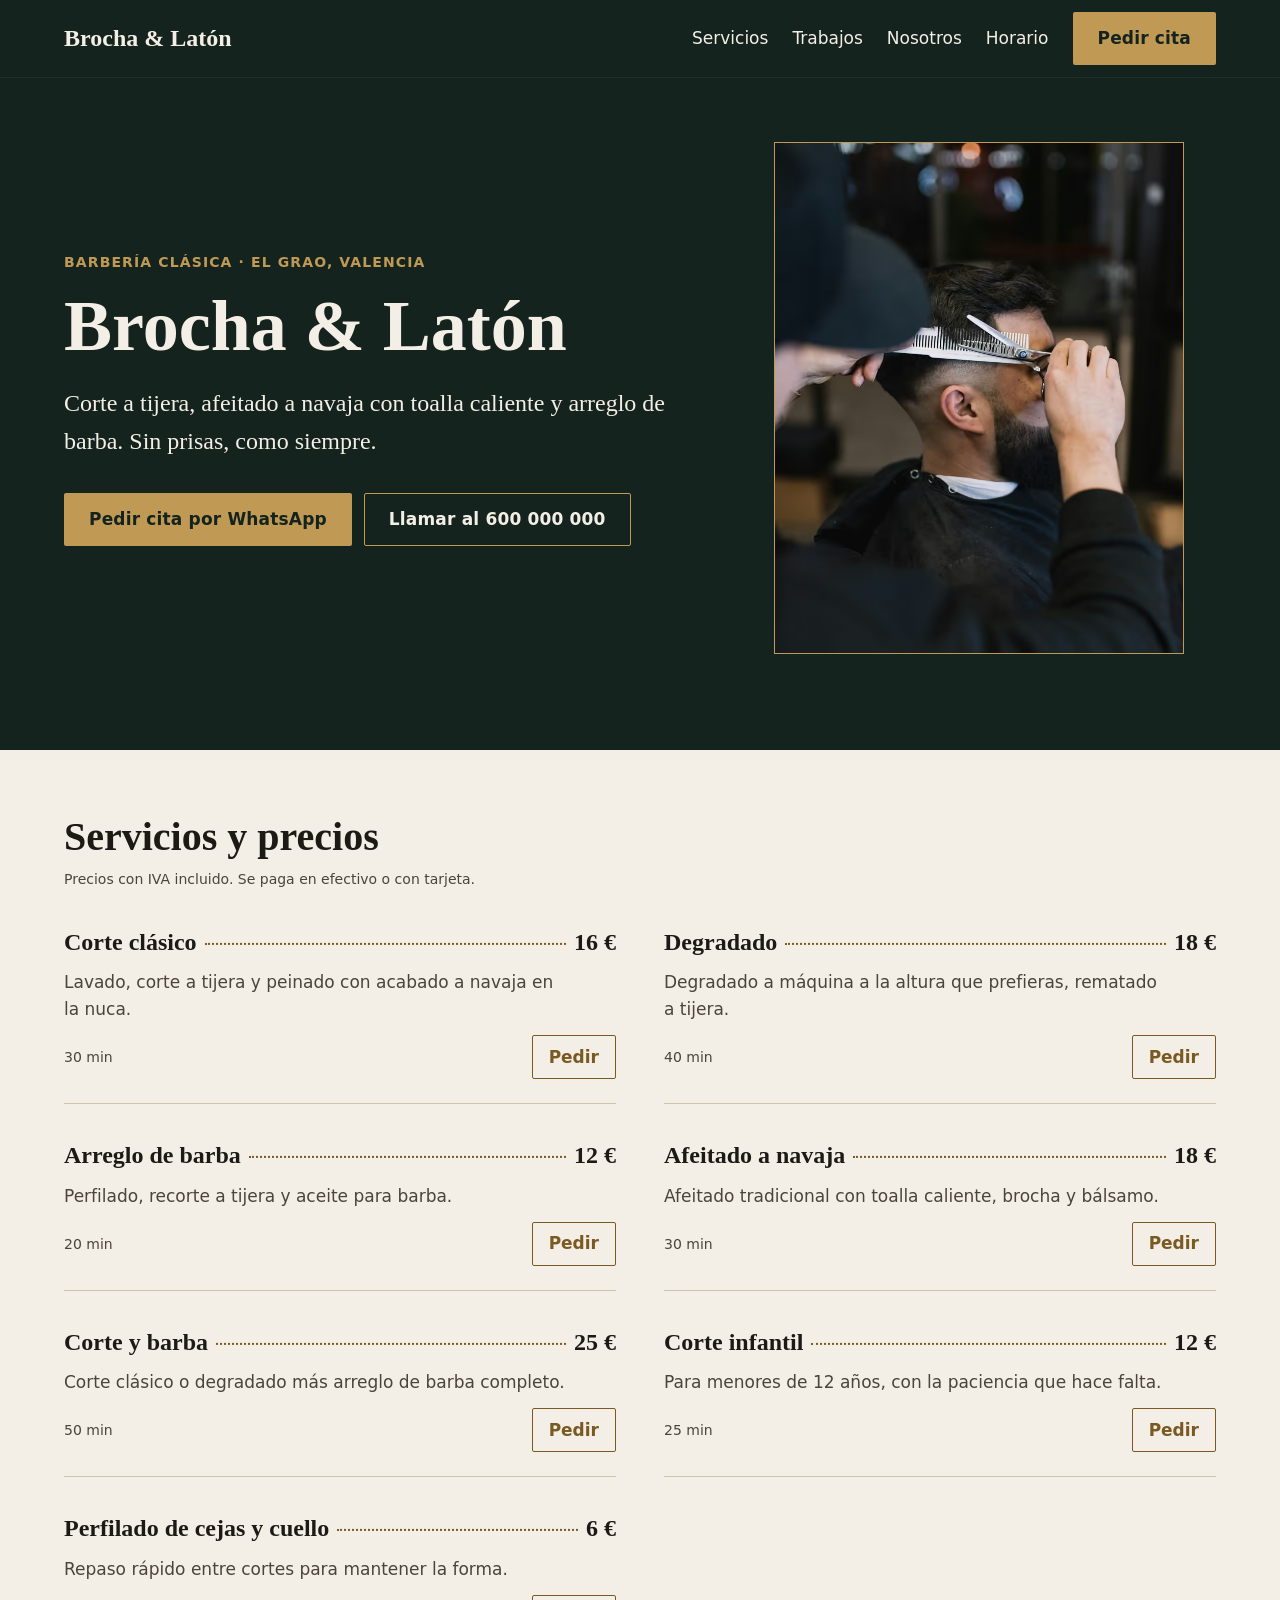
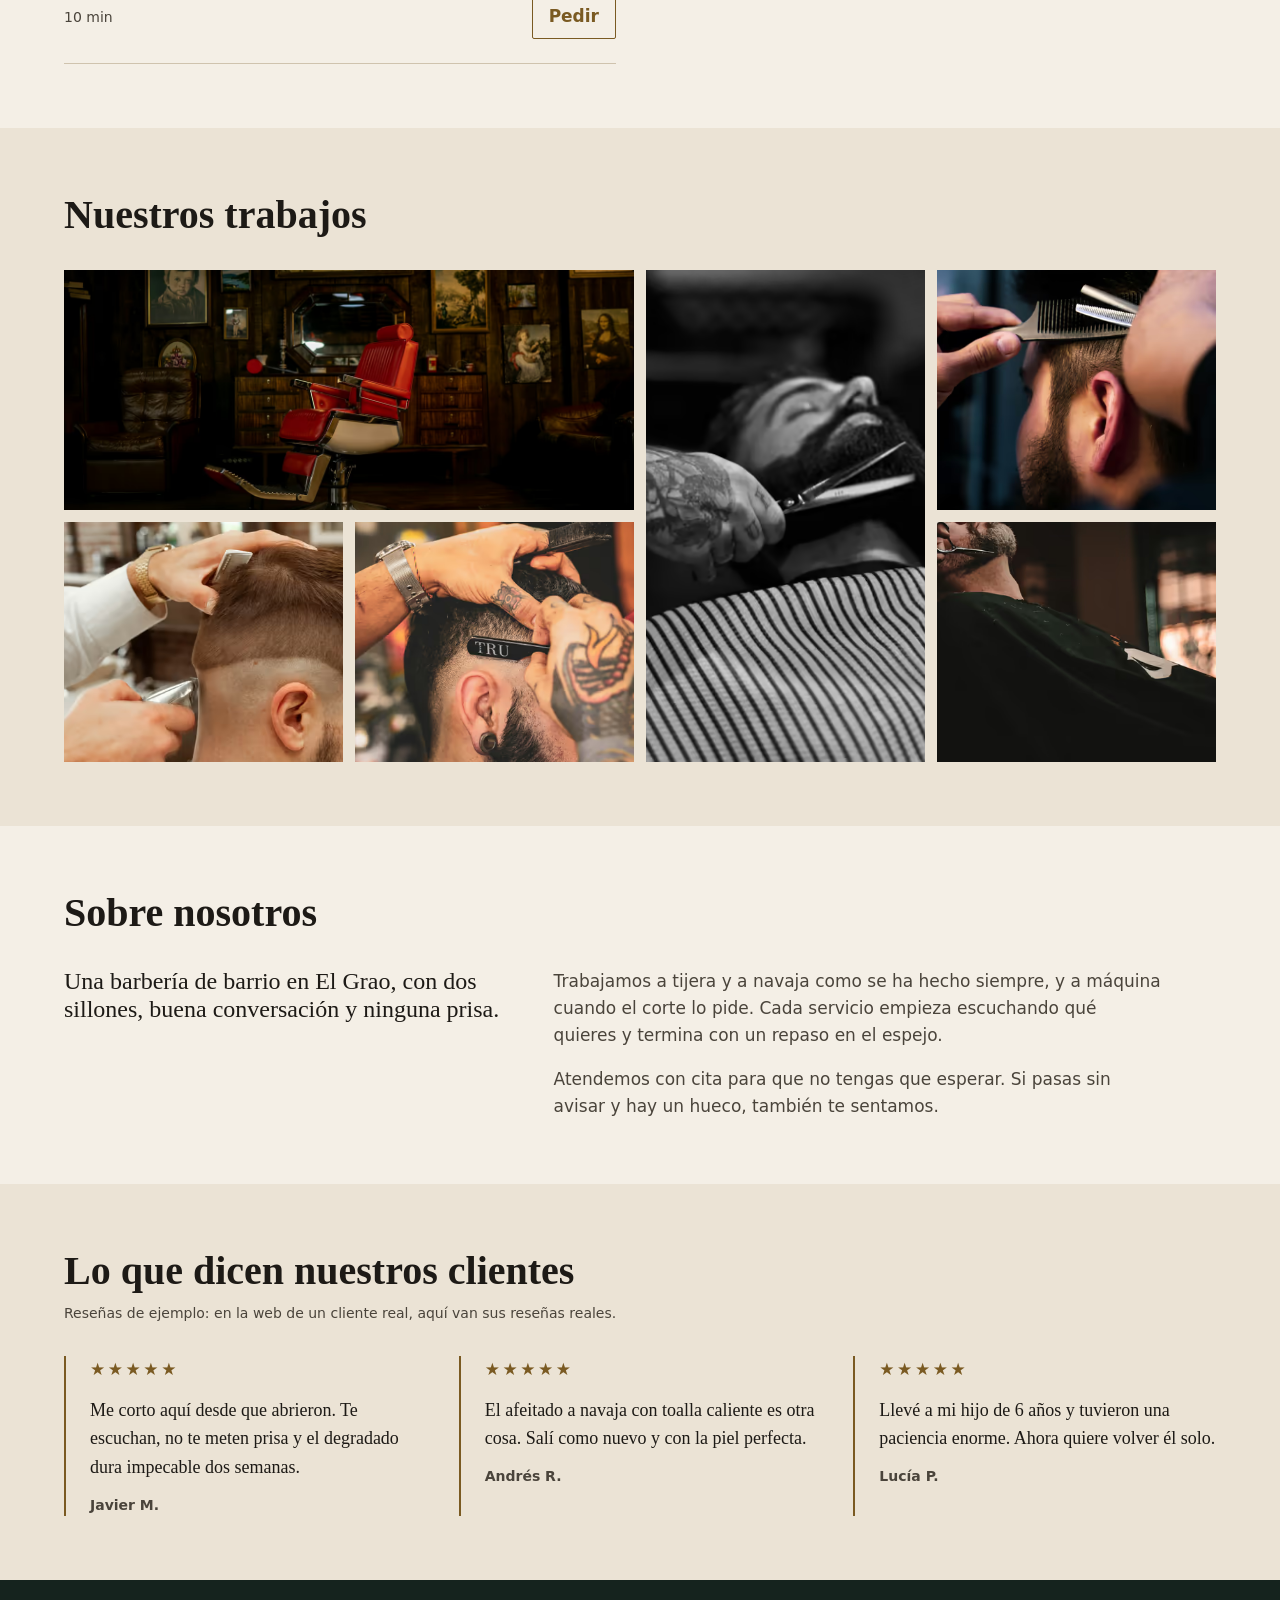
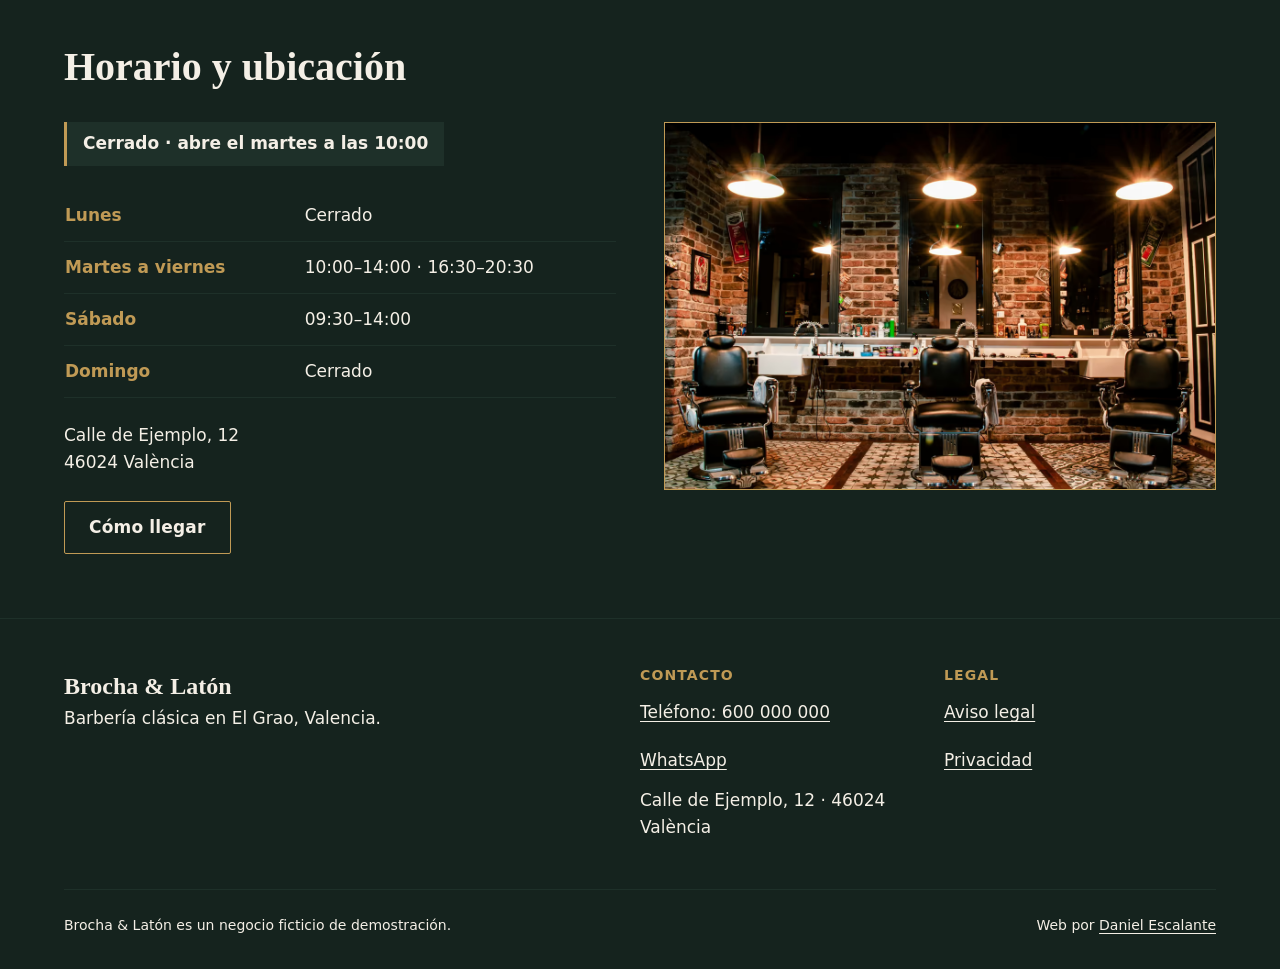
==== commit 88b43240: "feat: menú móvil accesible, pie y páginas legales - Cabecera oscura con botón "Pedir cita"; en móvil" ====
--- a/index.html
+++ b/index.html
@@ -13,15 +13,17 @@
   <body>
     <a class="saltar-contenido" href="#contenido">Saltar al contenido</a>
 
-    <header class="cabecera">
-      <div class="contenedor">
+    <header class="cabecera seccion--oscura" data-cabecera>
+      <div class="contenedor cabecera__barra">
         <a class="cabecera__marca" href="#inicio">Brocha &amp; Latón</a>
-        <nav aria-label="Principal">
-          <ul>
+        <button class="cabecera__boton-menu" type="button" aria-expanded="false" aria-controls="menu-principal" data-boton-menu>Menú</button>
+        <nav class="cabecera__nav" id="menu-principal" aria-label="Principal">
+          <ul class="cabecera__lista">
             <li><a href="#servicios">Servicios</a></li>
             <li><a href="#galeria">Trabajos</a></li>
             <li><a href="#nosotros">Nosotros</a></li>
             <li><a href="#horario">Horario</a></li>
+            <li><a class="boton boton--principal cabecera__cita" href="https://wa.me/34600000000?text=Hola%2C%20quiero%20pedir%20cita%20en%20Brocha%20%26%20Lat%C3%B3n.">Pedir cita</a></li>
           </ul>
         </nav>
       </div>
@@ -258,9 +260,32 @@
       </section>
     </main>
 
-    <footer class="pie">
-      <div class="contenedor">
+    <footer class="pie seccion--oscura">
+      <div class="contenedor pie__rejilla">
+        <div>
+          <p class="pie__marca">Brocha &amp; Latón</p>
+          <p>Barbería clásica en El Grao, Valencia.</p>
+        </div>
+        <div>
+          <h2 class="pie__titulo">Contacto</h2>
+          <ul class="pie__lista">
+          <li><a href="tel:+34600000000">Teléfono:&nbsp;600&nbsp;000&nbsp;000</a></li>
+          <li><a href="https://wa.me/34600000000?text=Hola%2C%20quiero%20pedir%20cita%20en%20Brocha%20%26%20Lat%C3%B3n.">WhatsApp</a></li>
+          <!-- Personalizar: <li><a href="https://www.instagram.com/USUARIO/">Instagram</a></li> -->
+          <li>Calle de Ejemplo, 12 · 46024 València</li>
+          </ul>
+        </div>
+        <div>
+          <h2 class="pie__titulo">Legal</h2>
+          <ul class="pie__lista">
+          <li><a href="legal/aviso-legal.html">Aviso legal</a></li>
+          <li><a href="legal/privacidad.html">Privacidad</a></li>
+          </ul>
+        </div>
+      </div>
+      <div class="contenedor pie__final">
         <p>Brocha &amp; Latón es un negocio ficticio de demostración.</p>
+        <p>Web por <a href="https://daniel-escal.es">Daniel Escalante</a></p>
       </div>
     </footer>
   </body>
--- a/css/components.css
+++ b/css/components.css
@@ -353,3 +353,168 @@
     grid-template-columns: repeat(3, 1fr);
   }
 }
+
+/* Cabecera y menú */
+.cabecera {
+  border-bottom: var(--borde-fino) solid var(--color-oscuro-alto);
+}
+
+.cabecera__barra {
+  display: flex;
+  flex-wrap: wrap;
+  align-items: center;
+  justify-content: space-between;
+  gap: var(--espacio-2) var(--espacio-6);
+  padding-block: var(--espacio-3);
+}
+
+.cabecera__marca {
+  font-family: var(--fuente-titulos);
+  font-size: var(--texto-h3);
+  font-weight: 600;
+  text-decoration: none;
+}
+
+.cabecera__lista {
+  display: flex;
+  flex-wrap: wrap;
+  align-items: center;
+  gap: var(--espacio-1) var(--espacio-6);
+  padding: 0;
+  list-style: none;
+}
+
+.cabecera__lista a:not(.boton) {
+  display: inline-flex;
+  align-items: center;
+  min-height: var(--area-tactil);
+  text-decoration: none;
+}
+
+.cabecera__lista a:not(.boton):hover {
+  color: var(--color-acento);
+}
+
+.cabecera__boton-menu {
+  display: none; /* solo existe con JS y en móvil */
+  min-height: var(--area-tactil);
+  padding-inline: var(--espacio-4);
+  border: var(--borde-fino) solid var(--color-acento);
+  border-radius: var(--radio);
+  background: transparent;
+  color: var(--color-texto-claro);
+  font: inherit;
+  font-weight: 600;
+  cursor: pointer;
+}
+
+@media (max-width: 47.99rem) {
+  /* Sin JS, la lista se ve entera bajo la marca. Con JS se pliega tras el botón. */
+  .cabecera--js .cabecera__boton-menu {
+    display: inline-flex;
+    align-items: center;
+  }
+
+  .cabecera--js .cabecera__nav {
+    display: none;
+    flex-basis: 100%;
+  }
+
+  .cabecera--js.cabecera--abierta .cabecera__nav {
+    display: block;
+  }
+
+  .cabecera--js .cabecera__lista {
+    flex-direction: column;
+    align-items: stretch;
+    padding-bottom: var(--espacio-4);
+  }
+}
+
+/* Pie */
+.pie {
+  padding-block: var(--espacio-12) var(--espacio-8);
+  border-top: var(--borde-fino) solid var(--color-oscuro-alto);
+}
+
+.pie__rejilla {
+  display: grid;
+  gap: var(--espacio-8);
+}
+
+.pie__marca {
+  font-family: var(--fuente-titulos);
+  font-size: var(--texto-h3);
+  font-weight: 600;
+}
+
+.pie__lista {
+  display: grid;
+  gap: var(--espacio-1);
+  padding: 0;
+  list-style: none;
+}
+
+.pie__lista a {
+  display: inline-flex;
+  align-items: center;
+  min-height: var(--area-tactil);
+}
+
+.pie__final {
+  display: flex;
+  flex-wrap: wrap;
+  justify-content: space-between;
+  gap: var(--espacio-2) var(--espacio-6);
+  margin-top: var(--espacio-12);
+  padding-top: var(--espacio-6);
+  border-top: var(--borde-fino) solid var(--color-oscuro-alto);
+  font-size: var(--texto-pequeno);
+}
+
+@media (min-width: 48rem) {
+  .pie__rejilla {
+    grid-template-columns: 2fr 1fr 1fr;
+  }
+}
+
+/* Páginas legales */
+.legal {
+  padding-block: var(--espacio-12) var(--espacio-16);
+}
+
+.legal h1 {
+  font-size: var(--texto-h2);
+  margin-bottom: var(--espacio-4);
+}
+
+.legal h2 {
+  font-size: var(--texto-h3);
+  margin-top: var(--espacio-8);
+  margin-bottom: var(--espacio-3);
+}
+
+.legal p,
+.legal li {
+  max-width: var(--ancho-texto);
+}
+
+.legal p + p,
+.legal ul {
+  margin-top: var(--espacio-3);
+}
+
+.legal__aviso {
+  padding: var(--espacio-4);
+  border-left: 3px solid var(--color-acento-oscuro);
+  background: var(--color-fondo-alterno);
+}
+
+.pie__titulo {
+  margin-bottom: var(--espacio-2);
+  color: var(--color-acento);
+  font-family: var(--fuente-texto);
+  font-size: var(--texto-pequeno);
+  letter-spacing: 0.08em;
+  text-transform: uppercase;
+}
